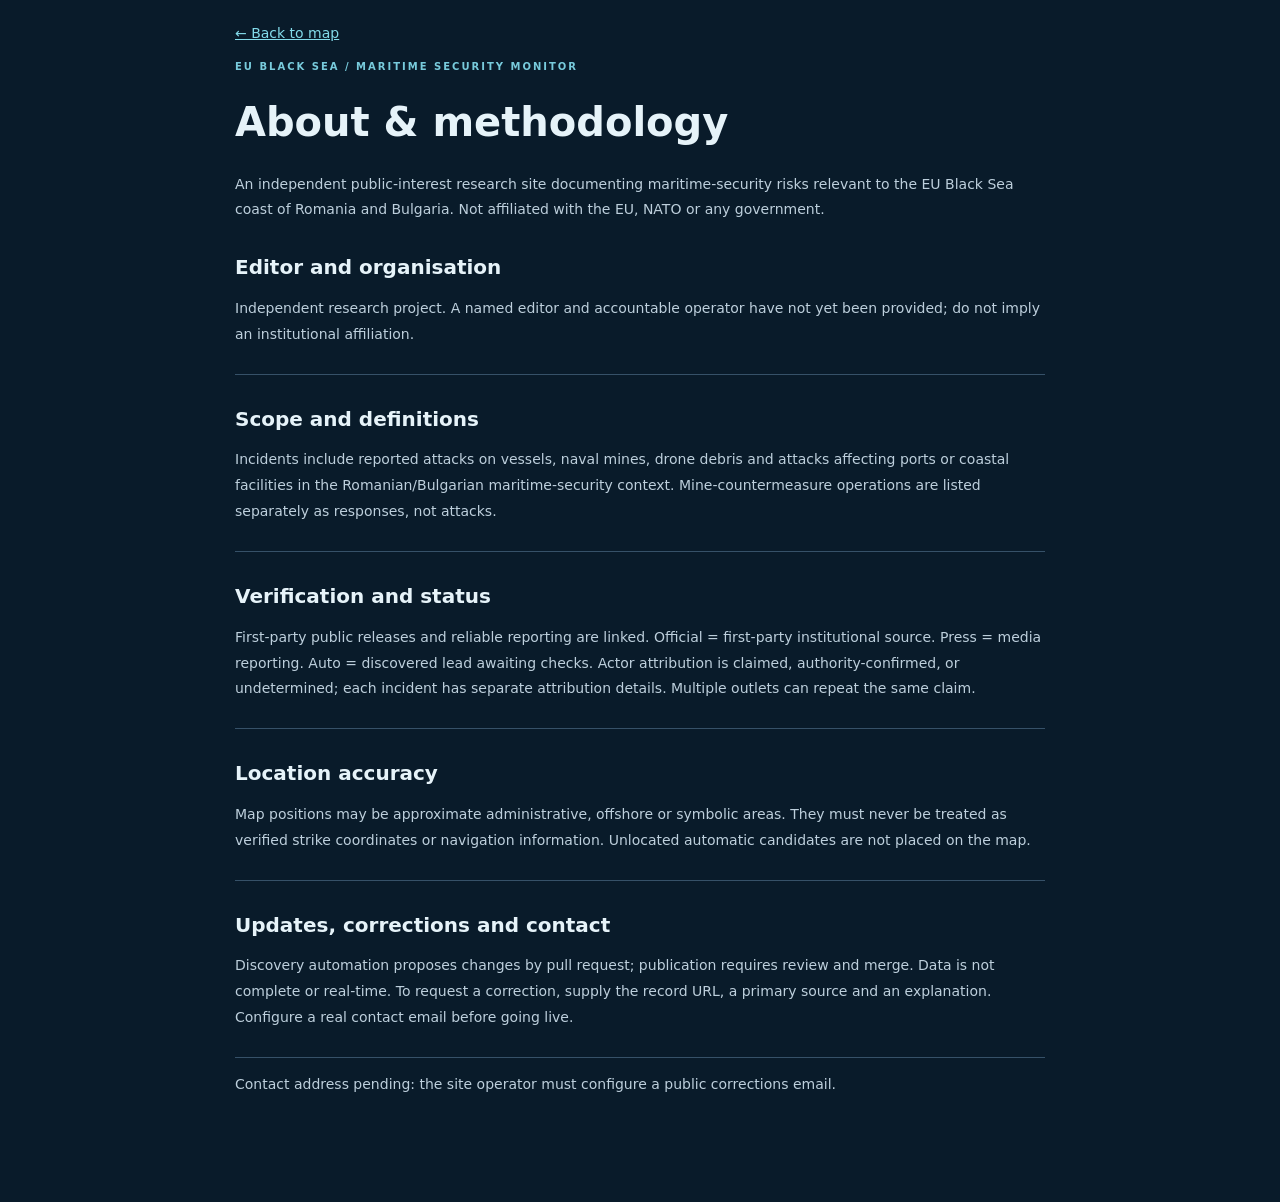
==== about.html @ b1b60adc "Add files via upload" ====
<!doctype html><html lang="en"><head><meta charset="utf-8"><meta name="viewport" content="width=device-width,initial-scale=1"><title>About & methodology — EU Black Sea Maritime Security Monitor</title><meta name="description" content="Editorial scope, evidence and attribution standards, mapping uncertainty, corrections and update policy of the EU Black Sea Maritime Security Monitor."><link rel="icon" href="assets/favicon.svg" type="image/svg+xml"><link rel="stylesheet" href="assets/style.css"><style>body{min-height:100dvh}.about-page{max-width:850px;margin:0 auto;padding:25px 20px 90px}.about-page>a{display:inline-block;margin-bottom:20px;color:#83dbea}.about-page h1{font-size:clamp(25px,4vw,40px)}.about-page h2{margin-top:32px;font-size:20px}.about-page p{line-height:1.85;color:#bdcfdc}.about-page section{border-bottom:1px solid #365168;padding-bottom:12px}.back-link{color:#83dbea}</style></head><body><div class="about-page"><a class="back-link" id="back" href="./">← Back to map</a><div class="eyebrow">EU BLACK SEA / MARITIME SECURITY MONITOR</div><h1 id="head">About & methodology</h1><p id="intro"></p><main id="sections"></main><p id="contactNotice"></p></div><script type="module">
const params=new URLSearchParams(location.search);let lang=['en','bg','ro'].includes(params.get('lang'))?params.get('lang'):'en';let r=await fetch('i18n/'+lang+'.json');let t=await r.json();document.documentElement.lang=lang;document.getElementById('back').href='./?lang='+lang;document.getElementById('head').textContent=t.about;document.getElementById('intro').textContent=t.aboutIntro;const fields=[['aboutEditor','aboutEditorText'],['aboutScope','aboutScopeText'],['aboutEvidence','aboutEvidenceText'],['aboutLocation','aboutLocationText'],['aboutUpdates','aboutUpdatesText']];for(const [a,b] of fields){let el=document.createElement('section');let h=document.createElement('h2');h.textContent=t[a];let p=document.createElement('p');p.textContent=t[b];el.append(h,p);document.getElementById('sections').append(el)}const cfg=await fetch('config.json').then(x=>x.json()).catch(()=>({}));const contact=document.getElementById('contactNotice');if(cfg.corrections_email){const a=document.createElement('a');a.href='mailto:'+cfg.corrections_email;a.textContent=cfg.corrections_email;contact.append('Corrections: ',a)}else{contact.textContent='Contact address pending: the site operator must configure a public corrections email.'}
</script></body></html>
---- assets/style.css ----
:root{font-family:Inter,system-ui,-apple-system,Segoe UI,sans-serif;color:#e6f3f9;background:#091b2a;font-size:14px}*{box-sizing:border-box}html{scroll-behavior:smooth}body{margin:0}button,select,input{font:inherit}button,a,select,input{outline-offset:3px}a{color:inherit}.site-header{display:grid;grid-template-columns:minmax(0,1fr) auto auto;align-items:center;gap:20px;padding:19px 26px;background:#0c2537;border-bottom:1px solid #345468;position:relative;z-index:2}.brand-link{font-size:clamp(15px,1.4vw,20px);letter-spacing:.8px;font-weight:800;text-decoration:none;line-height:1.4}.brand-sep{color:#77d4e3}.brand p{margin:4px 0 0;color:#9fbfce;font-size:12px}.language-switch{display:flex;gap:5px}.language-switch button,.ghost,.header-actions button{background:#17384d;color:#dceaf2;border:1px solid #456b83;border-radius:9px;padding:10px 13px;cursor:pointer}.language-switch button[aria-pressed=true]{background:#76d4e9;border-color:#76d4e9;color:#072638;font-weight:800}.header-actions{display:flex;gap:8px}.ghost:hover,button:hover{filter:brightness(1.12)}.mobile-tabs{display:none}.layout{height:min(780px,calc(100dvh - 102px));min-height:480px;display:grid;grid-template-columns:minmax(325px,380px) minmax(0,1fr)}.statements-panel{display:flex;flex-direction:column;background:#0c2437;border-right:1px solid #315268;overflow:hidden}.statement-heading{padding:22px 20px 14px;border-bottom:1px solid #355264}.eyebrow{font-size:10px;letter-spacing:2px;font-weight:800;color:#78cbdc}.statement-heading h2{font-size:21px;line-height:1.3;margin:7px 0}.statement-heading p,.analytics-heading p{font-size:12px;line-height:1.6;color:#a4becd}.news-controls{display:grid;grid-template-columns:1fr 1fr;gap:9px}.news-controls label{display:grid;gap:5px;font-size:12px;color:#aec7d4}.news-controls select,.map-tools select,.filters-dialog select,.filters-dialog input{border:1px solid #52738b;border-radius:8px;padding:10px;background:#16394f;color:#fff;min-width:0;width:100%}.news-list{overflow-y:auto;padding:0 20px;flex:1;scrollbar-color:#517187 transparent}.news-item{padding:18px 0;border-bottom:1px solid #2e4b60}.news-meta{display:flex;align-items:center;flex-wrap:wrap;gap:6px;color:#a4bfcd;font-size:11px}.kind{font-size:10px;font-weight:800;text-transform:uppercase;border:1px solid #688998;border-radius:5px;padding:3px 6px}.kind.official{color:#9be6db;border-color:#247b6e}.kind.news{color:#f7d38c;border-color:#8c6b34}.kind.auto{color:#c8c2f4;border-color:#66588c}.news-item h3{font-size:15px;line-height:1.45;margin:11px 0 8px}.news-item p{line-height:1.5;font-size:13px;color:#bdd0dc}.news-item>a{font-size:12px;color:#77d5ea;font-weight:700}.news-footer{padding:13px 20px;display:flex;justify-content:space-between;color:#a7c1d2;font-size:11px;border-top:1px solid #335064}.map-column{position:relative;min-width:0;overflow:hidden;background:#e3edf0}#map{height:100%;width:100%;background:#dfecef}.map-toolbar{position:absolute;z-index:600;left:14px;right:14px;top:15px;display:flex;justify-content:space-between;gap:10px;pointer-events:none}.period-bar,.map-tools{display:flex;align-items:center;gap:5px;padding:5px;background:#0e283be8;box-shadow:0 7px 25px #06152544;border:1px solid #335d76;border-radius:13px;pointer-events:auto}.period-bar button{padding:10px;border:0;background:transparent;color:#c7deea;white-space:nowrap;border-radius:8px;cursor:pointer}.period-bar button.selected{background:#267796;color:#fff}.map-tools select{width:155px;font-size:12px}.map-tools .ghost{white-space:nowrap;padding:10px}.map-info{position:absolute;right:14px;bottom:15px;z-index:550;display:grid;gap:5px;padding:9px 12px;border-radius:10px;background:#102b3de9;color:#dfedf5;font-size:11px;text-align:right;max-width:210px;pointer-events:none}.map-info #mapCount{font-weight:800;font-size:16px}.archive{position:absolute;z-index:650;bottom:15px;left:14px;width:min(400px,calc(100% - 230px));background:#102a3ceF;border:1px solid #426c81;border-radius:14px;overflow:hidden;box-shadow:0 7px 24px #0005}.archive>button{width:100%;display:flex;align-items:center;justify-content:space-between;gap:7px;padding:13px 16px;background:#153a51;color:#fff;border:0;cursor:pointer}.archive-body{max-height:36vh;overflow-y:auto;padding:7px 15px 13px}.archive-item{width:100%;display:flex;align-items:center;justify-content:space-between;text-align:left;background:none;color:#e6f3f9;border:0;border-top:1px solid #386077;padding:11px 0;cursor:pointer}.archive-item small{color:#aec1cc;display:block;margin-top:5px}.archive-item .category-dot,.chart-legend span{width:9px;height:9px;border-radius:50%;flex-shrink:0}.rom-dot{background:#1385a4}.bg-dot{background:#d7a249}.analytics{background:#0b2132;padding:35px clamp(18px,4vw,60px);border-top:1px solid #325269}.analytics-heading{display:flex;align-items:start;justify-content:space-between;gap:12px}.analytics h2{margin:5px 0;font-size:22px}.analytics-heading p{max-width:750px}.exports{display:flex;gap:8px}.exports a{padding:10px 13px;border:1px solid #52728a;text-decoration:none;border-radius:8px;background:#17394d}.chart{display:flex;align-items:end;gap:7px;overflow-x:auto;height:170px;border-bottom:1px solid #456477;padding:9px 0 4px}.chart-month{min-width:43px;display:grid;align-content:end;justify-items:center;height:100%;gap:4px}.chart-bars{display:flex;align-items:end;height:115px;gap:2px}.chart-bars span{width:11px;min-height:0;border-radius:3px 3px 0 0}.chart-label{font-size:10px;color:#a9c1cf}.chart-legend{display:flex;align-items:center;gap:8px;margin-top:13px;color:#bdcfdb;font-size:12px}.footer{display:flex;gap:18px;justify-content:space-between;flex-wrap:wrap;padding:23px;color:#b5c9d6;font-size:12px}.footer a{color:#7ed7ea}.incident-dialog,.filters-dialog,.about-dialog{border:0;padding:0;border-radius:18px;background:#fff;color:#163047;box-shadow:0 26px 80px #00152299;max-height:min(85dvh,790px);overflow:auto}.incident-dialog{width:min(460px,calc(100vw - 26px));position:fixed}.incident-dialog::backdrop,.filters-dialog::backdrop,.about-dialog::backdrop{background:#04131caa}.close-round{display:grid;place-items:center;position:absolute;right:13px;top:13px;border:1px solid #97aec0;background:#eaf2f6;color:#12384d;width:38px;height:38px;border-radius:50%;cursor:pointer;z-index:2}.close-round svg{width:17px;height:17px;fill:none;stroke:currentColor;stroke-width:3;stroke-linecap:round}.card-head{background:#102d41;color:#fff;padding:23px 58px 22px 22px}.card-head .date{font-size:11px;letter-spacing:1px;color:#a9cfdb}.card-head h2{font-size:25px;line-height:1.2;margin:8px 0}.card-head p{color:#c4dce7;margin:0 0 9px}.country-pill{background:#1b809c;display:inline-flex;border-radius:7px;padding:6px 9px;font-size:12px;font-weight:800}.country-pill.Bulgaria{background:#a97421}.card-body{padding:20px 22px 24px}.facts{display:grid;grid-template-columns:1fr 1fr;gap:14px}.facts small,.card-section small{color:#647d90;display:block;margin-bottom:5px}.facts strong{font-size:14px;line-height:1.4}.card-section{border-top:1px solid #d8e3eb;margin-top:18px;padding-top:17px}.card-section h3{font-size:15px;margin:0 0 10px}.card-section p{line-height:1.65;color:#476175}.attribution-row{display:flex;align-items:center;justify-content:space-between;gap:10px}.status{border-radius:7px;padding:5px 8px;font-size:11px;background:#edf2f5;color:#264a60;font-weight:700}.precision{background:#edf4f7;padding:12px;border-radius:11px;font-size:12px;line-height:1.55;color:#607b8a}.sources{display:flex;flex-wrap:wrap;gap:9px}.sources a{color:#087a9b;font-size:12px;font-weight:750}.filters-dialog,.about-dialog{width:min(480px,calc(100vw - 24px));padding:25px}.dialog-header{position:relative;min-height:45px;display:flex;align-items:center}.dialog-header h2{font-size:21px;margin:0 45px 18px 0}.filters-dialog>label{display:block;font-size:12px;color:#38586c;margin:14px 0 5px}.filters-dialog .primary{margin-top:21px;width:100%;border:0;border-radius:9px;padding:12px;background:#087b9b;color:#fff;cursor:pointer}.about-dialog{width:min(660px,calc(100vw - 24px))}.about-dialog h3{font-size:16px}.about-dialog p,.about-dialog li{line-height:1.75;color:#395569}.about-dialog a{color:#087a9b}.empty{color:#b5cbd7;line-height:1.6;padding:25px 0}.leaflet-container{font-family:inherit}.leaflet-control-attribution{font-size:10px!important}
@media(max-width:1180px){.map-toolbar{flex-wrap:wrap;justify-content:flex-start;right:130px}.map-tools{padding:4px}.archive{width:min(340px,calc(100% - 180px))}}
@media(max-width:780px){.site-header{display:grid;grid-template-columns:1fr auto;gap:11px;padding:13px 15px}.brand{grid-column:1/-1}.brand-link{font-size:clamp(13px,3.3vw,18px)}.brand p{display:none}.language-switch{grid-column:1}.header-actions{grid-column:2}.header-actions #aboutButton{display:none}.header-actions .ghost{padding:9px 11px}.mobile-tabs{display:grid;grid-template-columns:1fr 1fr;gap:8px;padding:6px 10px;background:#102c3e}.mobile-tabs button{padding:12px;border:0;background:transparent;border-radius:9px;color:#b7cfdd;font-weight:700;cursor:pointer}.mobile-tabs button.active{background:#256c88;color:#fff}.layout{height:calc(100dvh - 177px);min-height:380px;display:block;position:relative}.map-column,.statements-panel{position:absolute;inset:0;height:100%;width:100%}.statements-panel{display:none;border:0}.layout.mobile-statements .statements-panel{display:flex}.layout.mobile-statements .map-column{display:none}.map-toolbar{top:10px;left:10px;right:10px;flex-wrap:nowrap;overflow-x:auto;scrollbar-width:thin}.period-bar{flex-shrink:0}.period-bar button{padding:8px 9px;font-size:11px}.map-tools{flex-shrink:0}.map-tools select{max-width:127px;padding:8px;font-size:11px}.map-info{bottom:74px;right:10px;max-width:150px}.map-info span:last-child{display:none}.archive{width:calc(100% - 20px);bottom:10px;left:10px}.archive-body{max-height:35dvh}.analytics{padding:25px 15px}.analytics h2{font-size:18px}.footer{padding:20px 15px}.incident-dialog{width:min(100vw - 14px,480px);max-height:min(80dvh,690px);margin:auto auto 6px; border-radius:17px}.incident-dialog::backdrop{background:#061620b8}.card-head{padding:20px 56px 17px 19px}.card-body{padding:18px 20px}.facts{gap:9px}.close-round{top:10px;right:10px}}
@media(max-width:390px){.brand-link{font-size:12px}.language-switch button{padding:8px 10px}.map-toolbar{gap:5px}.archive>button{font-size:12px}}

/* Hero banner */
.hero-banner{padding:18px 24px 10px;background:linear-gradient(180deg,#0c2537 0%,#0b2132 100%)}
.hero-surface{position:relative;overflow:hidden;border-radius:20px;min-height:320px;background:#071724 url('../assets/og-preview.png') center/cover no-repeat;box-shadow:0 18px 48px rgba(2,17,28,.35)}
.hero-surface::before{content:'';position:absolute;inset:0;background:linear-gradient(90deg,rgba(5,20,35,.90) 0%,rgba(7,26,41,.80) 34%,rgba(9,31,46,.36) 64%,rgba(9,31,46,.18) 100%)}
.hero-copy{position:relative;z-index:1;display:flex;flex-direction:column;justify-content:center;min-height:320px;max-width:760px;padding:38px 40px 42px;color:#fff}
.hero-kicker{margin:0 0 12px;font-size:14px;line-height:1.4;color:#b9d6e3;font-weight:600;letter-spacing:.3px}
.hero-copy h1{margin:0 0 12px;font-size:clamp(34px,4.9vw,68px);line-height:.98;font-weight:900;letter-spacing:-1.2px;max-width:12ch;text-transform:uppercase}
.hero-text{margin:0 0 18px;font-size:18px;line-height:1.55;color:#d8e7f0;max-width:44ch}
.hero-actions{display:flex;flex-wrap:wrap;align-items:center;gap:10px}
.hero-cta,.hero-link{display:inline-flex;align-items:center;justify-content:center;min-height:44px;padding:11px 16px;border-radius:999px;border:1px solid rgba(118,212,233,.34);background:rgba(7,32,50,.50);color:#eaf8ff;text-decoration:none;font-weight:700;cursor:pointer;backdrop-filter:blur(6px)}
.hero-cta.primary{background:#f1b846;color:#13293c;border-color:#f1b846;box-shadow:0 10px 24px rgba(241,184,70,.22)}
.hero-cta:hover,.hero-link:hover{filter:brightness(1.08)}
@media (max-width: 980px){.hero-surface,.hero-copy{min-height:280px}.hero-copy{padding:30px 28px 34px}.hero-copy h1{font-size:clamp(28px,8vw,46px);max-width:14ch}.hero-text{font-size:16px}}
@media (max-width: 640px){.hero-banner{padding:10px 14px 6px}.hero-surface,.hero-copy{min-height:200px}.hero-surface{border-radius:16px;background-position:62% center}.hero-surface::before{background:linear-gradient(180deg,rgba(6,22,35,.74) 0%,rgba(6,22,35,.78) 40%,rgba(6,22,35,.84) 100%)}.hero-copy{padding:18px 18px 20px;max-width:none}.hero-kicker{font-size:12px;margin-bottom:8px}.hero-copy h1{font-size:28px;max-width:11ch;letter-spacing:-.6px}.hero-text{font-size:14px;line-height:1.45;max-width:28ch;margin-bottom:14px}.hero-actions{gap:8px}.hero-cta,.hero-link{min-height:40px;padding:9px 13px;font-size:13px}}
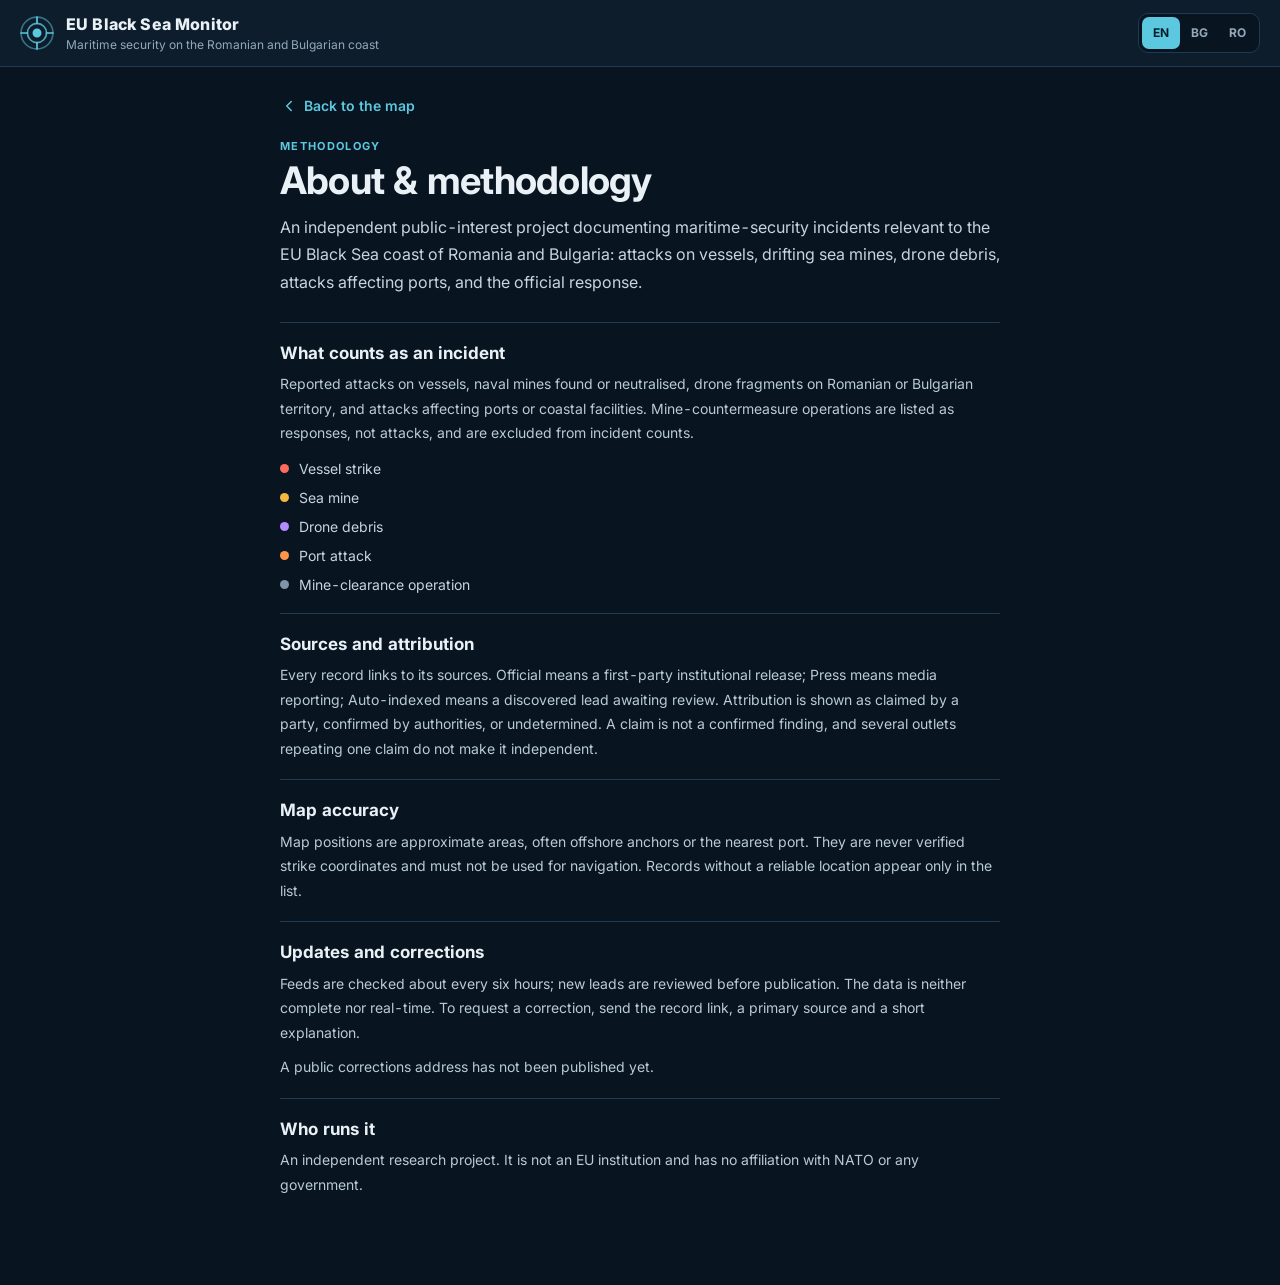
==== commit 23925ffc: "Add files via upload" ====
--- a/about.html
+++ b/about.html
@@ -1,3 +1,62 @@
-<!doctype html><html lang="en"><head><meta charset="utf-8"><meta name="viewport" content="width=device-width,initial-scale=1"><title>About & methodology — EU Black Sea Maritime Security Monitor</title><meta name="description" content="Editorial scope, evidence and attribution standards, mapping uncertainty, corrections and update policy of the EU Black Sea Maritime Security Monitor."><link rel="icon" href="assets/favicon.svg" type="image/svg+xml"><link rel="stylesheet" href="assets/style.css"><style>body{min-height:100dvh}.about-page{max-width:850px;margin:0 auto;padding:25px 20px 90px}.about-page>a{display:inline-block;margin-bottom:20px;color:#83dbea}.about-page h1{font-size:clamp(25px,4vw,40px)}.about-page h2{margin-top:32px;font-size:20px}.about-page p{line-height:1.85;color:#bdcfdc}.about-page section{border-bottom:1px solid #365168;padding-bottom:12px}.back-link{color:#83dbea}</style></head><body><div class="about-page"><a class="back-link" id="back" href="./">← Back to map</a><div class="eyebrow">EU BLACK SEA / MARITIME SECURITY MONITOR</div><h1 id="head">About & methodology</h1><p id="intro"></p><main id="sections"></main><p id="contactNotice"></p></div><script type="module">
-const params=new URLSearchParams(location.search);let lang=['en','bg','ro'].includes(params.get('lang'))?params.get('lang'):'en';let r=await fetch('i18n/'+lang+'.json');let t=await r.json();document.documentElement.lang=lang;document.getElementById('back').href='./?lang='+lang;document.getElementById('head').textContent=t.about;document.getElementById('intro').textContent=t.aboutIntro;const fields=[['aboutEditor','aboutEditorText'],['aboutScope','aboutScopeText'],['aboutEvidence','aboutEvidenceText'],['aboutLocation','aboutLocationText'],['aboutUpdates','aboutUpdatesText']];for(const [a,b] of fields){let el=document.createElement('section');let h=document.createElement('h2');h.textContent=t[a];let p=document.createElement('p');p.textContent=t[b];el.append(h,p);document.getElementById('sections').append(el)}const cfg=await fetch('config.json').then(x=>x.json()).catch(()=>({}));const contact=document.getElementById('contactNotice');if(cfg.corrections_email){const a=document.createElement('a');a.href='mailto:'+cfg.corrections_email;a.textContent=cfg.corrections_email;contact.append('Corrections: ',a)}else{contact.textContent='Contact address pending: the site operator must configure a public corrections email.'}
-</script></body></html>
+<!doctype html>
+<html lang="en">
+<head>
+<meta charset="utf-8">
+<meta name="viewport" content="width=device-width, initial-scale=1">
+<meta name="theme-color" content="#08141f">
+<title>About &amp; methodology · EU Black Sea Monitor</title>
+<meta name="description" content="Scope, sources, attribution standards, map accuracy and corrections policy of the EU Black Sea Monitor.">
+<link rel="canonical" href="https://security-eu.github.io/black-sea-monitor/about.html">
+<link rel="icon" type="image/svg+xml" href="assets/favicon.svg">
+<link rel="icon" href="favicon.ico" sizes="any">
+<link rel="preconnect" href="https://fonts.googleapis.com">
+<link rel="preconnect" href="https://fonts.gstatic.com" crossorigin>
+<link rel="stylesheet" href="https://fonts.googleapis.com/css2?family=Inter:wght@400;500;600;700;800&display=swap">
+<link rel="stylesheet" href="assets/style.css?v=4">
+</head>
+<body>
+<header class="topbar">
+  <a class="brand" href="./" id="brand">
+    <svg class="brand-mark" viewBox="0 0 32 32" aria-hidden="true"><circle cx="16" cy="16" r="15" fill="none" stroke="currentColor" stroke-width="1.6" opacity=".5"/><circle cx="16" cy="16" r="9" fill="none" stroke="currentColor" stroke-width="1.6" opacity=".8"/><circle cx="16" cy="16" r="3.2" fill="currentColor"/><path d="M16 1v6M16 25v6M1 16h6M25 16h6" stroke="currentColor" stroke-width="1.6"/></svg>
+    <span class="brand-text"><strong data-i18n="siteName">EU Black Sea Monitor</strong><small data-i18n="tagline"></small></span>
+  </a>
+  <nav class="lang" aria-label="Language"><button type="button" data-lang="en">EN</button><button type="button" data-lang="bg">BG</button><button type="button" data-lang="ro">RO</button></nav>
+</header>
+<main class="about">
+  <a class="back" id="back" href="./"><svg viewBox="0 0 24 24" aria-hidden="true"><path d="M15 6l-6 6 6 6"/></svg><span data-i18n="back">Back to the map</span></a>
+  <p class="eyebrow" data-i18n="methodology">Methodology</p>
+  <h1 data-i18n="about">About &amp; methodology</h1>
+  <p class="lead" data-i18n="aboutIntro"></p>
+  <section><h2 data-i18n="aboutScope"></h2><p data-i18n="aboutScopeText"></p><ul class="legend-list" id="cats"></ul></section>
+  <section><h2 data-i18n="aboutEvidence"></h2><p data-i18n="aboutEvidenceText"></p></section>
+  <section><h2 data-i18n="aboutLocation"></h2><p data-i18n="aboutLocationText"></p></section>
+  <section><h2 data-i18n="aboutUpdates"></h2><p data-i18n="aboutUpdatesText"></p><p id="contact" style="margin-top:10px"></p></section>
+  <section><h2 data-i18n="aboutEditor"></h2><p data-i18n="aboutEditorText"></p></section>
+</main>
+<script type="module">
+const LANGS=['en','bg','ro'];
+const CAT={vessel_strike:'#ff6b5b',mine:'#f4b740',drone_debris:'#b48cff',port_attack:'#ff9548',mine_action:'#8193a6'};
+const get=k=>{try{return localStorage.getItem(k)}catch{return null}};
+const q=new URLSearchParams(location.search).get('lang');
+let lang=LANGS.includes(q)?q:LANGS.includes(get('bsm-lang'))?get('bsm-lang'):'en';
+const cfg=await fetch('config.json').then(r=>r.ok?r.json():{}).catch(()=>({}));
+async function apply(l){
+  lang=l;try{localStorage.setItem('bsm-lang',l)}catch{}
+  const t=await fetch(`i18n/${l}.json`).then(r=>r.json());
+  document.documentElement.lang=l;
+  document.querySelectorAll('[data-i18n]').forEach(el=>{el.textContent=t[el.dataset.i18n]??''});
+  document.querySelectorAll('[data-lang]').forEach(b=>b.setAttribute('aria-pressed',String(b.dataset.lang===l)));
+  const home=l==='en'?'./':'./?lang='+l;
+  document.getElementById('back').href=home;document.getElementById('brand').href=home;
+  document.getElementById('cats').innerHTML=Object.entries(CAT).map(([k,c])=>`<li><i class="cdot" style="background:${c}"></i>${t['cat_'+k]}</li>`).join('');
+  const box=document.getElementById('contact');box.textContent='';
+  if(cfg.corrections_email){const a=document.createElement('a');a.href='mailto:'+cfg.corrections_email;a.textContent=cfg.corrections_email;box.append(t.contactLabel+': ',a)}
+  else box.textContent=t.contactPending;
+  document.title=`${t.about} · ${t.siteName}`;
+  const u=new URL(location.href);if(l==='en')u.searchParams.delete('lang');else u.searchParams.set('lang',l);history.replaceState(null,'',u);
+}
+document.querySelectorAll('[data-lang]').forEach(b=>b.onclick=()=>apply(b.dataset.lang));
+apply(lang);
+</script>
+</body>
+</html>
--- a/assets/style.css
+++ b/assets/style.css
@@ -1,19 +1,230 @@
-:root{font-family:Inter,system-ui,-apple-system,Segoe UI,sans-serif;color:#e6f3f9;background:#091b2a;font-size:14px}*{box-sizing:border-box}html{scroll-behavior:smooth}body{margin:0}button,select,input{font:inherit}button,a,select,input{outline-offset:3px}a{color:inherit}.site-header{display:grid;grid-template-columns:minmax(0,1fr) auto auto;align-items:center;gap:20px;padding:19px 26px;background:#0c2537;border-bottom:1px solid #345468;position:relative;z-index:2}.brand-link{font-size:clamp(15px,1.4vw,20px);letter-spacing:.8px;font-weight:800;text-decoration:none;line-height:1.4}.brand-sep{color:#77d4e3}.brand p{margin:4px 0 0;color:#9fbfce;font-size:12px}.language-switch{display:flex;gap:5px}.language-switch button,.ghost,.header-actions button{background:#17384d;color:#dceaf2;border:1px solid #456b83;border-radius:9px;padding:10px 13px;cursor:pointer}.language-switch button[aria-pressed=true]{background:#76d4e9;border-color:#76d4e9;color:#072638;font-weight:800}.header-actions{display:flex;gap:8px}.ghost:hover,button:hover{filter:brightness(1.12)}.mobile-tabs{display:none}.layout{height:min(780px,calc(100dvh - 102px));min-height:480px;display:grid;grid-template-columns:minmax(325px,380px) minmax(0,1fr)}.statements-panel{display:flex;flex-direction:column;background:#0c2437;border-right:1px solid #315268;overflow:hidden}.statement-heading{padding:22px 20px 14px;border-bottom:1px solid #355264}.eyebrow{font-size:10px;letter-spacing:2px;font-weight:800;color:#78cbdc}.statement-heading h2{font-size:21px;line-height:1.3;margin:7px 0}.statement-heading p,.analytics-heading p{font-size:12px;line-height:1.6;color:#a4becd}.news-controls{display:grid;grid-template-columns:1fr 1fr;gap:9px}.news-controls label{display:grid;gap:5px;font-size:12px;color:#aec7d4}.news-controls select,.map-tools select,.filters-dialog select,.filters-dialog input{border:1px solid #52738b;border-radius:8px;padding:10px;background:#16394f;color:#fff;min-width:0;width:100%}.news-list{overflow-y:auto;padding:0 20px;flex:1;scrollbar-color:#517187 transparent}.news-item{padding:18px 0;border-bottom:1px solid #2e4b60}.news-meta{display:flex;align-items:center;flex-wrap:wrap;gap:6px;color:#a4bfcd;font-size:11px}.kind{font-size:10px;font-weight:800;text-transform:uppercase;border:1px solid #688998;border-radius:5px;padding:3px 6px}.kind.official{color:#9be6db;border-color:#247b6e}.kind.news{color:#f7d38c;border-color:#8c6b34}.kind.auto{color:#c8c2f4;border-color:#66588c}.news-item h3{font-size:15px;line-height:1.45;margin:11px 0 8px}.news-item p{line-height:1.5;font-size:13px;color:#bdd0dc}.news-item>a{font-size:12px;color:#77d5ea;font-weight:700}.news-footer{padding:13px 20px;display:flex;justify-content:space-between;color:#a7c1d2;font-size:11px;border-top:1px solid #335064}.map-column{position:relative;min-width:0;overflow:hidden;background:#e3edf0}#map{height:100%;width:100%;background:#dfecef}.map-toolbar{position:absolute;z-index:600;left:14px;right:14px;top:15px;display:flex;justify-content:space-between;gap:10px;pointer-events:none}.period-bar,.map-tools{display:flex;align-items:center;gap:5px;padding:5px;background:#0e283be8;box-shadow:0 7px 25px #06152544;border:1px solid #335d76;border-radius:13px;pointer-events:auto}.period-bar button{padding:10px;border:0;background:transparent;color:#c7deea;white-space:nowrap;border-radius:8px;cursor:pointer}.period-bar button.selected{background:#267796;color:#fff}.map-tools select{width:155px;font-size:12px}.map-tools .ghost{white-space:nowrap;padding:10px}.map-info{position:absolute;right:14px;bottom:15px;z-index:550;display:grid;gap:5px;padding:9px 12px;border-radius:10px;background:#102b3de9;color:#dfedf5;font-size:11px;text-align:right;max-width:210px;pointer-events:none}.map-info #mapCount{font-weight:800;font-size:16px}.archive{position:absolute;z-index:650;bottom:15px;left:14px;width:min(400px,calc(100% - 230px));background:#102a3ceF;border:1px solid #426c81;border-radius:14px;overflow:hidden;box-shadow:0 7px 24px #0005}.archive>button{width:100%;display:flex;align-items:center;justify-content:space-between;gap:7px;padding:13px 16px;background:#153a51;color:#fff;border:0;cursor:pointer}.archive-body{max-height:36vh;overflow-y:auto;padding:7px 15px 13px}.archive-item{width:100%;display:flex;align-items:center;justify-content:space-between;text-align:left;background:none;color:#e6f3f9;border:0;border-top:1px solid #386077;padding:11px 0;cursor:pointer}.archive-item small{color:#aec1cc;display:block;margin-top:5px}.archive-item .category-dot,.chart-legend span{width:9px;height:9px;border-radius:50%;flex-shrink:0}.rom-dot{background:#1385a4}.bg-dot{background:#d7a249}.analytics{background:#0b2132;padding:35px clamp(18px,4vw,60px);border-top:1px solid #325269}.analytics-heading{display:flex;align-items:start;justify-content:space-between;gap:12px}.analytics h2{margin:5px 0;font-size:22px}.analytics-heading p{max-width:750px}.exports{display:flex;gap:8px}.exports a{padding:10px 13px;border:1px solid #52728a;text-decoration:none;border-radius:8px;background:#17394d}.chart{display:flex;align-items:end;gap:7px;overflow-x:auto;height:170px;border-bottom:1px solid #456477;padding:9px 0 4px}.chart-month{min-width:43px;display:grid;align-content:end;justify-items:center;height:100%;gap:4px}.chart-bars{display:flex;align-items:end;height:115px;gap:2px}.chart-bars span{width:11px;min-height:0;border-radius:3px 3px 0 0}.chart-label{font-size:10px;color:#a9c1cf}.chart-legend{display:flex;align-items:center;gap:8px;margin-top:13px;color:#bdcfdb;font-size:12px}.footer{display:flex;gap:18px;justify-content:space-between;flex-wrap:wrap;padding:23px;color:#b5c9d6;font-size:12px}.footer a{color:#7ed7ea}.incident-dialog,.filters-dialog,.about-dialog{border:0;padding:0;border-radius:18px;background:#fff;color:#163047;box-shadow:0 26px 80px #00152299;max-height:min(85dvh,790px);overflow:auto}.incident-dialog{width:min(460px,calc(100vw - 26px));position:fixed}.incident-dialog::backdrop,.filters-dialog::backdrop,.about-dialog::backdrop{background:#04131caa}.close-round{display:grid;place-items:center;position:absolute;right:13px;top:13px;border:1px solid #97aec0;background:#eaf2f6;color:#12384d;width:38px;height:38px;border-radius:50%;cursor:pointer;z-index:2}.close-round svg{width:17px;height:17px;fill:none;stroke:currentColor;stroke-width:3;stroke-linecap:round}.card-head{background:#102d41;color:#fff;padding:23px 58px 22px 22px}.card-head .date{font-size:11px;letter-spacing:1px;color:#a9cfdb}.card-head h2{font-size:25px;line-height:1.2;margin:8px 0}.card-head p{color:#c4dce7;margin:0 0 9px}.country-pill{background:#1b809c;display:inline-flex;border-radius:7px;padding:6px 9px;font-size:12px;font-weight:800}.country-pill.Bulgaria{background:#a97421}.card-body{padding:20px 22px 24px}.facts{display:grid;grid-template-columns:1fr 1fr;gap:14px}.facts small,.card-section small{color:#647d90;display:block;margin-bottom:5px}.facts strong{font-size:14px;line-height:1.4}.card-section{border-top:1px solid #d8e3eb;margin-top:18px;padding-top:17px}.card-section h3{font-size:15px;margin:0 0 10px}.card-section p{line-height:1.65;color:#476175}.attribution-row{display:flex;align-items:center;justify-content:space-between;gap:10px}.status{border-radius:7px;padding:5px 8px;font-size:11px;background:#edf2f5;color:#264a60;font-weight:700}.precision{background:#edf4f7;padding:12px;border-radius:11px;font-size:12px;line-height:1.55;color:#607b8a}.sources{display:flex;flex-wrap:wrap;gap:9px}.sources a{color:#087a9b;font-size:12px;font-weight:750}.filters-dialog,.about-dialog{width:min(480px,calc(100vw - 24px));padding:25px}.dialog-header{position:relative;min-height:45px;display:flex;align-items:center}.dialog-header h2{font-size:21px;margin:0 45px 18px 0}.filters-dialog>label{display:block;font-size:12px;color:#38586c;margin:14px 0 5px}.filters-dialog .primary{margin-top:21px;width:100%;border:0;border-radius:9px;padding:12px;background:#087b9b;color:#fff;cursor:pointer}.about-dialog{width:min(660px,calc(100vw - 24px))}.about-dialog h3{font-size:16px}.about-dialog p,.about-dialog li{line-height:1.75;color:#395569}.about-dialog a{color:#087a9b}.empty{color:#b5cbd7;line-height:1.6;padding:25px 0}.leaflet-container{font-family:inherit}.leaflet-control-attribution{font-size:10px!important}
-@media(max-width:1180px){.map-toolbar{flex-wrap:wrap;justify-content:flex-start;right:130px}.map-tools{padding:4px}.archive{width:min(340px,calc(100% - 180px))}}
-@media(max-width:780px){.site-header{display:grid;grid-template-columns:1fr auto;gap:11px;padding:13px 15px}.brand{grid-column:1/-1}.brand-link{font-size:clamp(13px,3.3vw,18px)}.brand p{display:none}.language-switch{grid-column:1}.header-actions{grid-column:2}.header-actions #aboutButton{display:none}.header-actions .ghost{padding:9px 11px}.mobile-tabs{display:grid;grid-template-columns:1fr 1fr;gap:8px;padding:6px 10px;background:#102c3e}.mobile-tabs button{padding:12px;border:0;background:transparent;border-radius:9px;color:#b7cfdd;font-weight:700;cursor:pointer}.mobile-tabs button.active{background:#256c88;color:#fff}.layout{height:calc(100dvh - 177px);min-height:380px;display:block;position:relative}.map-column,.statements-panel{position:absolute;inset:0;height:100%;width:100%}.statements-panel{display:none;border:0}.layout.mobile-statements .statements-panel{display:flex}.layout.mobile-statements .map-column{display:none}.map-toolbar{top:10px;left:10px;right:10px;flex-wrap:nowrap;overflow-x:auto;scrollbar-width:thin}.period-bar{flex-shrink:0}.period-bar button{padding:8px 9px;font-size:11px}.map-tools{flex-shrink:0}.map-tools select{max-width:127px;padding:8px;font-size:11px}.map-info{bottom:74px;right:10px;max-width:150px}.map-info span:last-child{display:none}.archive{width:calc(100% - 20px);bottom:10px;left:10px}.archive-body{max-height:35dvh}.analytics{padding:25px 15px}.analytics h2{font-size:18px}.footer{padding:20px 15px}.incident-dialog{width:min(100vw - 14px,480px);max-height:min(80dvh,690px);margin:auto auto 6px; border-radius:17px}.incident-dialog::backdrop{background:#061620b8}.card-head{padding:20px 56px 17px 19px}.card-body{padding:18px 20px}.facts{gap:9px}.close-round{top:10px;right:10px}}
-@media(max-width:390px){.brand-link{font-size:12px}.language-switch button{padding:8px 10px}.map-toolbar{gap:5px}.archive>button{font-size:12px}}
-
-/* Hero banner */
-.hero-banner{padding:18px 24px 10px;background:linear-gradient(180deg,#0c2537 0%,#0b2132 100%)}
-.hero-surface{position:relative;overflow:hidden;border-radius:20px;min-height:320px;background:#071724 url('../assets/og-preview.png') center/cover no-repeat;box-shadow:0 18px 48px rgba(2,17,28,.35)}
-.hero-surface::before{content:'';position:absolute;inset:0;background:linear-gradient(90deg,rgba(5,20,35,.90) 0%,rgba(7,26,41,.80) 34%,rgba(9,31,46,.36) 64%,rgba(9,31,46,.18) 100%)}
-.hero-copy{position:relative;z-index:1;display:flex;flex-direction:column;justify-content:center;min-height:320px;max-width:760px;padding:38px 40px 42px;color:#fff}
-.hero-kicker{margin:0 0 12px;font-size:14px;line-height:1.4;color:#b9d6e3;font-weight:600;letter-spacing:.3px}
-.hero-copy h1{margin:0 0 12px;font-size:clamp(34px,4.9vw,68px);line-height:.98;font-weight:900;letter-spacing:-1.2px;max-width:12ch;text-transform:uppercase}
-.hero-text{margin:0 0 18px;font-size:18px;line-height:1.55;color:#d8e7f0;max-width:44ch}
-.hero-actions{display:flex;flex-wrap:wrap;align-items:center;gap:10px}
-.hero-cta,.hero-link{display:inline-flex;align-items:center;justify-content:center;min-height:44px;padding:11px 16px;border-radius:999px;border:1px solid rgba(118,212,233,.34);background:rgba(7,32,50,.50);color:#eaf8ff;text-decoration:none;font-weight:700;cursor:pointer;backdrop-filter:blur(6px)}
-.hero-cta.primary{background:#f1b846;color:#13293c;border-color:#f1b846;box-shadow:0 10px 24px rgba(241,184,70,.22)}
-.hero-cta:hover,.hero-link:hover{filter:brightness(1.08)}
-@media (max-width: 980px){.hero-surface,.hero-copy{min-height:280px}.hero-copy{padding:30px 28px 34px}.hero-copy h1{font-size:clamp(28px,8vw,46px);max-width:14ch}.hero-text{font-size:16px}}
-@media (max-width: 640px){.hero-banner{padding:10px 14px 6px}.hero-surface,.hero-copy{min-height:200px}.hero-surface{border-radius:16px;background-position:62% center}.hero-surface::before{background:linear-gradient(180deg,rgba(6,22,35,.74) 0%,rgba(6,22,35,.78) 40%,rgba(6,22,35,.84) 100%)}.hero-copy{padding:18px 18px 20px;max-width:none}.hero-kicker{font-size:12px;margin-bottom:8px}.hero-copy h1{font-size:28px;max-width:11ch;letter-spacing:-.6px}.hero-text{font-size:14px;line-height:1.45;max-width:28ch;margin-bottom:14px}.hero-actions{gap:8px}.hero-cta,.hero-link{min-height:40px;padding:9px 13px;font-size:13px}}
+/* EU Black Sea Monitor — single stylesheet */
+:root{
+  --bg:#08141f;--surface:#0d1d2b;--surface-2:#122638;--surface-3:#17304a;
+  --line:#1f3a52;--line-2:#2b4a66;
+  --text:#e9f1f7;--muted:#93a9bb;--faint:#6f879b;
+  --accent:#5cc8e0;--accent-ink:#04202b;
+  --ro:#4ea3f0;--bg-c:#36c48f;
+  --c-vessel_strike:#ff6b5b;--c-mine:#f4b740;--c-drone_debris:#b48cff;--c-port_attack:#ff9548;--c-mine_action:#8193a6;
+  --radius:12px;--shadow:0 10px 30px rgba(0,0,0,.35);
+  --font:Inter,system-ui,-apple-system,"Segoe UI",Roboto,sans-serif;
+  color-scheme:dark;
+}
+*{box-sizing:border-box}
+html{-webkit-text-size-adjust:100%}
+body{margin:0;background:var(--bg);color:var(--text);font:14px/1.5 var(--font);font-feature-settings:"tnum" 1}
+button,input,select{font:inherit;color:inherit}
+a{color:var(--accent)}
+svg:not(.leaflet-container svg){width:18px;height:18px;fill:none;stroke:currentColor;stroke-width:2;stroke-linecap:round;stroke-linejoin:round;flex:none}
+:focus-visible{outline:2px solid var(--accent);outline-offset:2px}
+.sr{position:absolute;width:1px;height:1px;overflow:hidden;clip:rect(0 0 0 0);white-space:nowrap}
+.skip{position:absolute;left:-999px;top:8px;z-index:3000;background:var(--accent);color:var(--accent-ink);padding:8px 12px;border-radius:8px}
+.skip:focus{left:8px}
+.eyebrow{margin:0 0 4px;font-size:11px;font-weight:700;letter-spacing:.12em;text-transform:uppercase;color:var(--accent)}
+.note{margin:0;color:var(--muted);font-size:12.5px;line-height:1.55}
+
+/* Top bar */
+.topbar{display:flex;align-items:center;justify-content:space-between;gap:16px;padding:12px 20px;background:var(--surface);border-bottom:1px solid var(--line)}
+.brand{display:flex;align-items:center;gap:12px;color:var(--text);text-decoration:none;min-width:0}
+.topbar .brand-mark{width:34px;height:34px;color:var(--accent)}
+.brand-text{display:grid;min-width:0}
+.brand-text strong{font-size:16px;font-weight:800;letter-spacing:.01em}
+.brand-text small{color:var(--muted);font-size:12px;white-space:nowrap;overflow:hidden;text-overflow:ellipsis}
+.topbar-right{display:flex;align-items:center;gap:10px}
+.lang{display:flex;padding:3px;background:var(--bg);border:1px solid var(--line);border-radius:10px}
+.lang button{border:0;background:none;padding:6px 10px;border-radius:7px;font-size:12px;font-weight:700;color:var(--muted);cursor:pointer;min-width:38px;min-height:32px}
+.lang button[aria-pressed="true"]{background:var(--accent);color:var(--accent-ink)}
+.link-btn{display:inline-flex;align-items:center;gap:7px;padding:8px 12px;border:1px solid var(--line-2);border-radius:10px;color:var(--text);text-decoration:none;font-size:13px;font-weight:600;min-height:40px}
+.link-btn:hover{background:var(--surface-2)}
+
+/* KPI strip */
+.kpis{display:flex;gap:1px;background:var(--line);border-bottom:1px solid var(--line);overflow-x:auto;scrollbar-width:none}
+.kpis::-webkit-scrollbar{display:none}
+.kpi{flex:1 0 auto;display:flex;flex-direction:column;justify-content:center;gap:1px;padding:10px 20px;background:var(--surface);min-width:120px}
+.kpi-value{font-size:22px;font-weight:800;line-height:1.15;letter-spacing:-.02em}
+.kpi-label{display:flex;align-items:center;gap:6px;color:var(--muted);font-size:12px;white-space:nowrap}
+.kpi-updated{flex:2 0 auto;align-items:flex-end;text-align:right}
+.kpi-updated #updatedAt{font-weight:600;font-size:13px}
+.cdot{display:inline-block;width:9px;height:9px;border-radius:50%;flex:none}
+.cdot.ro{background:var(--ro)}.cdot.bg{background:var(--bg-c)}
+
+/* Main layout */
+.mtabs{display:none}
+.app{display:grid;grid-template-columns:minmax(330px,400px) minmax(0,1fr);height:calc(100dvh - 128px);min-height:520px;max-height:900px}
+.panel{display:flex;flex-direction:column;min-height:0;background:var(--surface);border-right:1px solid var(--line)}
+.ptabs{display:grid;grid-template-columns:1fr 1fr;border-bottom:1px solid var(--line)}
+.ptabs button{display:flex;align-items:center;justify-content:center;gap:8px;padding:13px 10px;background:none;border:0;border-bottom:2px solid transparent;color:var(--muted);font-weight:700;cursor:pointer}
+.ptabs button[aria-selected="true"]{color:var(--text);border-bottom-color:var(--accent)}
+.count{font-size:11px;font-weight:700;padding:1px 7px;border-radius:20px;background:var(--surface-3);color:var(--muted)}
+.ptabs button[aria-selected="true"] .count{background:var(--accent);color:var(--accent-ink)}
+.pane{display:flex;flex-direction:column;min-height:0;flex:1}
+.pane[hidden]{display:none}
+.filters{display:grid;gap:10px;padding:14px 16px 12px;border-bottom:1px solid var(--line)}
+.seg{display:flex;padding:3px;background:var(--bg);border:1px solid var(--line);border-radius:10px}
+.seg button{flex:1;border:0;background:none;color:var(--muted);padding:7px 6px;border-radius:7px;font-size:12.5px;font-weight:600;cursor:pointer;white-space:nowrap}
+.seg button[aria-pressed="true"]{background:var(--surface-3);color:var(--text);box-shadow:inset 0 0 0 1px var(--line-2)}
+.filter-grid{display:grid;grid-template-columns:1fr 1fr;gap:8px}
+.filter-grid.one{grid-template-columns:1fr}
+.filter-grid label{display:grid;gap:4px;font-size:11px;font-weight:600;color:var(--faint);text-transform:uppercase;letter-spacing:.06em;min-width:0}
+.filter-grid .search{grid-column:1/-1}
+select,input[type=search]{width:100%;min-width:0;min-height:38px;padding:8px 10px;background:var(--surface-2);border:1px solid var(--line-2);border-radius:9px;font-size:13px;text-transform:none;letter-spacing:0;font-weight:500}
+select{appearance:none;padding-right:30px;background-image:url("data:image/svg+xml,%3Csvg xmlns='http://www.w3.org/2000/svg' viewBox='0 0 24 24' fill='none' stroke='%2393a9bb' stroke-width='2.5' stroke-linecap='round'%3E%3Cpath d='M6 9l6 6 6-6'/%3E%3C/svg%3E");background-repeat:no-repeat;background-position:right 9px center;background-size:14px}
+.filter-foot{display:flex;justify-content:space-between;align-items:center;font-size:12px;color:var(--muted)}
+.text-btn{background:none;border:0;color:var(--accent);font-weight:600;cursor:pointer;padding:4px}
+.list{list-style:none;margin:0;padding:0;overflow-y:auto;flex:1;min-height:0;scrollbar-width:thin;scrollbar-color:var(--line-2) transparent}
+.empty{padding:28px 18px;color:var(--muted);line-height:1.6}
+
+/* Incident rows */
+.row{display:grid;grid-template-columns:12px minmax(0,1fr);gap:12px;width:100%;padding:13px 16px;text-align:left;background:none;border:0;border-bottom:1px solid var(--line);cursor:pointer}
+.row:hover{background:var(--surface-2)}
+.row[aria-current="true"]{background:var(--surface-3);box-shadow:inset 3px 0 0 var(--accent)}
+.row .dot{width:11px;height:11px;border-radius:50%;margin-top:5px;box-shadow:0 0 0 2px var(--surface)}
+.row-title{display:block;font-weight:700;font-size:14px;line-height:1.35}
+.row-meta{display:flex;flex-wrap:wrap;gap:4px 8px;margin-top:3px;color:var(--muted);font-size:12px}
+.row-meta .sep{opacity:.5}
+.chip{display:inline-flex;align-items:center;gap:5px;font-size:11px;font-weight:700;padding:2px 7px;border-radius:6px;background:var(--surface-3);color:var(--text)}
+.chip.claimed{background:#3b2a12;color:#ffcc7a}
+.chip.authority_confirmed{background:#3a1717;color:#ff9c90}
+.chip.response{background:#1e2a36;color:#b6c4d1}
+.chip.official{background:#0f3330;color:#7fe3cf}
+.chip.news{background:#33290f;color:#f3d17f}
+.chip.auto{background:#271f3f;color:#cbb9ff}
+.chip.pending{background:none;color:var(--faint);font-weight:600;padding:2px 0}
+
+/* Statements */
+.news{padding:14px 16px;border-bottom:1px solid var(--line)}
+.news-meta{display:flex;flex-wrap:wrap;align-items:center;gap:6px 8px;font-size:12px;color:var(--muted)}
+.news h3{margin:7px 0 5px;font-size:14.5px;line-height:1.42}
+.news p{margin:0 0 7px;color:#b9cad8;font-size:13px;line-height:1.55}
+.news .src{font-size:12.5px;font-weight:600;text-decoration:none}
+.news .src:hover{text-decoration:underline}
+.news .warn{color:#cbb9ff;font-size:12px}
+.pane-foot{padding:10px 16px;border-top:1px solid var(--line)}
+.pane-foot a{display:inline-flex;align-items:center;gap:6px;font-size:12.5px;font-weight:600;text-decoration:none}
+.pane-foot svg{width:15px;height:15px}
+
+/* Map */
+.mapwrap{position:relative;min-width:0;min-height:0;background:#0b1824}
+#map{position:absolute;inset:0;background:#0b1824}
+.leaflet-container{font-family:var(--font);background:#0b1824}
+.leaflet-tile-pane{filter:invert(1) hue-rotate(185deg) brightness(.92) contrast(.88) saturate(.55)}
+.leaflet-control-attribution{background:rgba(8,20,31,.75)!important;color:var(--muted)!important;font-size:10px}
+.leaflet-control-attribution a{color:var(--muted)!important}
+.leaflet-bar a{background:var(--surface)!important;color:var(--text)!important;border-color:var(--line)!important}
+.leaflet-bar{border:1px solid var(--line-2)!important;box-shadow:var(--shadow)!important}
+.leaflet-tooltip.tip{background:var(--surface);color:var(--text);border:1px solid var(--line-2);border-radius:8px;font-weight:600;box-shadow:var(--shadow);padding:5px 9px}
+.leaflet-tooltip.tip::before{display:none}
+.map-legend{position:absolute;left:14px;top:14px;z-index:500;display:grid;gap:5px;padding:10px 12px;background:rgba(13,29,43,.92);border:1px solid var(--line-2);border-radius:var(--radius);font-size:12px;box-shadow:var(--shadow);backdrop-filter:blur(6px)}
+.map-legend span{display:flex;align-items:center;gap:8px}
+.map-legend i{width:10px;height:10px;border-radius:50%;border:2px solid #fff;box-sizing:content-box}
+.map-legend i.ring{background:transparent!important;border-color:var(--c-mine_action)}
+.map-fit{position:absolute;right:14px;top:14px;z-index:500;display:inline-flex;align-items:center;gap:7px;padding:8px 12px;border-radius:10px;border:1px solid var(--line-2);background:rgba(13,29,43,.92);font-weight:600;font-size:12.5px;cursor:pointer;box-shadow:var(--shadow)}
+.map-fit:hover{background:var(--surface-2)}
+.map-note{position:absolute;left:14px;bottom:10px;z-index:500;margin:0;max-width:min(420px,calc(100% - 120px));padding:6px 10px;border-radius:8px;background:rgba(8,20,31,.82);color:var(--muted);font-size:11.5px;pointer-events:none}
+.map-msg{position:absolute;inset:0;display:grid;place-items:center;padding:20px;color:var(--muted);text-align:center}
+
+/* Detail card */
+.detail{position:absolute;z-index:800;top:14px;right:14px;bottom:14px;width:min(400px,calc(100% - 28px));display:flex;flex-direction:column;background:var(--surface);border:1px solid var(--line-2);border-radius:16px;box-shadow:0 18px 50px rgba(0,0,0,.5);overflow:hidden;animation:slide .18s ease-out}
+.detail[hidden]{display:none}
+.detail:focus{outline:none}
+@keyframes slide{from{transform:translateX(16px);opacity:0}to{transform:none;opacity:1}}
+.detail-close{position:absolute;top:12px;right:12px;z-index:2;display:grid;place-items:center;width:40px;height:40px;border-radius:50%;border:1px solid var(--line-2);background:var(--surface-2);cursor:pointer}
+#detailBody{overflow-y:auto;flex:1;overscroll-behavior:contain}
+.d-head{padding:18px 64px 16px 20px;border-bottom:1px solid var(--line);background:linear-gradient(180deg,var(--surface-2),var(--surface))}
+.d-cat{display:inline-flex;align-items:center;gap:7px;font-size:11.5px;font-weight:700;letter-spacing:.06em;text-transform:uppercase}
+.d-cat i{width:9px;height:9px;border-radius:50%}
+.d-head h2{margin:6px 0 4px;font-size:22px;line-height:1.2;letter-spacing:-.01em}
+.d-sub{color:var(--muted);font-size:13px}
+.d-body{padding:4px 20px 20px}
+.facts{display:grid;grid-template-columns:1fr 1fr;gap:1px;margin:14px 0;background:var(--line);border:1px solid var(--line);border-radius:10px;overflow:hidden}
+.facts div{background:var(--surface);padding:9px 11px}
+.facts div:last-child:nth-child(odd){grid-column:1/-1}
+.facts dt{font-size:11px;color:var(--faint);text-transform:uppercase;letter-spacing:.06em;font-weight:600}
+.facts dd{margin:2px 0 0;font-weight:600;font-size:13px;overflow-wrap:anywhere}
+.d-section{padding:12px 0;border-top:1px solid var(--line)}
+.d-section h3{margin:0 0 6px;font-size:12px;color:var(--faint);text-transform:uppercase;letter-spacing:.08em}
+.d-section p{margin:0;color:#c7d5e1;line-height:1.6}
+.d-status{display:flex;align-items:center;justify-content:space-between;gap:10px;margin-bottom:6px}
+.d-callout{margin-top:10px;padding:10px 12px;border-radius:10px;background:var(--surface-2);color:var(--muted);font-size:12.5px;line-height:1.5}
+.d-sources{display:grid;gap:6px;margin:0;padding:0;list-style:none}
+.d-sources a{display:flex;align-items:center;justify-content:space-between;gap:8px;padding:9px 11px;border:1px solid var(--line-2);border-radius:9px;text-decoration:none;color:var(--text);font-weight:600;font-size:13px}
+.d-sources a:hover{border-color:var(--accent)}
+.d-sources small{color:var(--faint);font-weight:500}
+.d-actions{display:flex;gap:8px;padding-top:12px;border-top:1px solid var(--line)}
+.btn{display:inline-flex;align-items:center;gap:7px;padding:8px 12px;border-radius:9px;border:1px solid var(--line-2);background:var(--surface-2);font-weight:600;font-size:13px;cursor:pointer}
+.btn:hover{border-color:var(--accent)}
+.untranslated{display:inline-block;margin-top:6px;font-size:11.5px;color:var(--faint)}
+.scrim{position:fixed;inset:0;z-index:1500;background:rgba(2,8,14,.6)}
+.scrim[hidden]{display:none}
+
+/* Trends */
+.trends{padding:30px clamp(16px,4vw,48px) 24px;border-top:1px solid var(--line);background:var(--surface)}
+.trends-head{display:flex;justify-content:space-between;align-items:flex-end;gap:20px;flex-wrap:wrap;margin-bottom:18px}
+.trends h2{margin:0 0 6px;font-size:22px;letter-spacing:-.01em}
+.trends .note{max-width:640px}
+.downloads{display:flex;align-items:center;gap:6px;flex-wrap:wrap;font-size:12px;color:var(--muted)}
+.downloads span{margin-right:4px}
+.downloads a{padding:6px 11px;border:1px solid var(--line-2);border-radius:8px;text-decoration:none;font-weight:700;font-size:12px;color:var(--text)}
+.downloads a:hover{border-color:var(--accent)}
+.chart{display:flex;align-items:flex-end;gap:3px;height:180px;padding:0 0 22px;overflow-x:auto;position:relative;scrollbar-width:thin}
+.bar{position:relative;flex:1 0 12px;max-width:34px;height:150px;display:flex;flex-direction:column-reverse}
+.bar span{display:block;width:100%}
+.bar .r{background:var(--ro)}.bar .b{background:var(--bg-c)}
+.bar span:last-child{border-radius:3px 3px 0 0}
+.bar::after{content:"";position:absolute;inset:auto 0 0;border-bottom:1px solid var(--line-2)}
+.bar .yr{position:absolute;top:156px;left:0;font-size:11px;color:var(--faint);white-space:nowrap}
+.bar .yr::before{content:"";position:absolute;left:0;top:-6px;height:5px;border-left:1px solid var(--line-2)}
+.bar:hover{background:rgba(255,255,255,.04)}
+.chart-legend{display:flex;gap:16px;font-size:12px;color:var(--muted)}
+.chart-legend span{display:flex;align-items:center;gap:6px}
+
+.footer{display:flex;justify-content:space-between;gap:14px;flex-wrap:wrap;padding:18px clamp(16px,4vw,48px) 26px;color:var(--faint);font-size:12px;border-top:1px solid var(--line)}
+.toast{position:fixed;left:50%;bottom:24px;z-index:3000;transform:translateX(-50%);padding:9px 16px;border-radius:10px;background:var(--accent);color:var(--accent-ink);font-weight:700;box-shadow:var(--shadow)}
+.toast[hidden]{display:none}
+
+/* About page */
+.about{max-width:760px;margin:0 auto;padding:28px 20px 70px}
+.about .back{display:inline-flex;align-items:center;gap:6px;margin-bottom:22px;font-weight:600;text-decoration:none}
+.about h1{margin:0 0 12px;font-size:clamp(26px,4vw,38px);letter-spacing:-.02em;line-height:1.15}
+.about .lead{font-size:16px;color:#c7d5e1;line-height:1.7;margin:0 0 26px}
+.about section{padding:18px 0;border-top:1px solid var(--line)}
+.about h2{margin:0 0 6px;font-size:17px}
+.about section p{margin:0;color:#b9cad8;line-height:1.75}
+.legend-list{display:grid;gap:8px;margin:12px 0 0;padding:0;list-style:none}
+.legend-list li{display:flex;align-items:center;gap:10px;color:#c7d5e1}
+
+/* Tablet / phone */
+@media (max-width:900px){
+  .topbar{padding:10px 14px}
+  .brand-text small{display:none}
+  .topbar .brand-mark{width:28px;height:28px}
+  .brand-text strong{font-size:14px;line-height:1.25}
+  .link-btn span{display:none}
+  .link-btn{padding:8px 10px}
+  .kpi{padding:8px 14px;min-width:96px}
+  .kpi-value{font-size:19px}
+  .kpi:nth-child(5){display:none}
+  .mtabs{display:grid;grid-template-columns:repeat(3,1fr);gap:4px;padding:6px 10px;background:var(--surface);border-bottom:1px solid var(--line);position:sticky;top:0;z-index:1000}
+  .mtabs button{border:0;background:none;padding:9px 6px;border-radius:9px;font-weight:700;font-size:13px;color:var(--muted);cursor:pointer;min-height:40px}
+  .mtabs button[aria-pressed="true"]{background:var(--surface-3);color:var(--text)}
+  .app{display:block;position:relative;height:calc(100dvh - 176px);min-height:420px;max-height:none}
+  .app[data-view="map"] .panel{display:none}
+  .app[data-view="list"] .mapwrap{display:none}
+  .app[data-view="list"] .panel{height:100%;border-right:0}
+  .app .ptabs{display:none}
+  .mapwrap{height:100%}
+  .map-legend{top:10px;left:10px;padding:8px 10px;font-size:11px;gap:3px}
+  .map-fit{top:10px;right:10px}
+  .map-fit span{display:none}
+  .map-note{left:10px;right:56px;bottom:24px;max-width:none;font-size:11px}
+  .detail{position:fixed;z-index:2000;left:0;right:0;bottom:0;top:auto;width:100%;max-height:min(86dvh,720px);border-radius:18px 18px 0 0;border-bottom:0;animation:rise .2s ease-out;padding-bottom:env(safe-area-inset-bottom)}
+  .detail::before{content:"";position:absolute;top:7px;left:50%;width:40px;height:4px;margin-left:-20px;border-radius:4px;background:var(--line-2)}
+  @keyframes rise{from{transform:translateY(30px);opacity:0}to{transform:none;opacity:1}}
+  .chart{height:170px}
+}
+@media (max-width:480px){
+  .kpi:nth-child(2),.kpi-updated{display:none}
+  .filters{padding:12px}
+  .row,.news{padding-left:12px;padding-right:12px}
+}
+@media (prefers-reduced-motion:reduce){*{animation:none!important;transition:none!important}}
